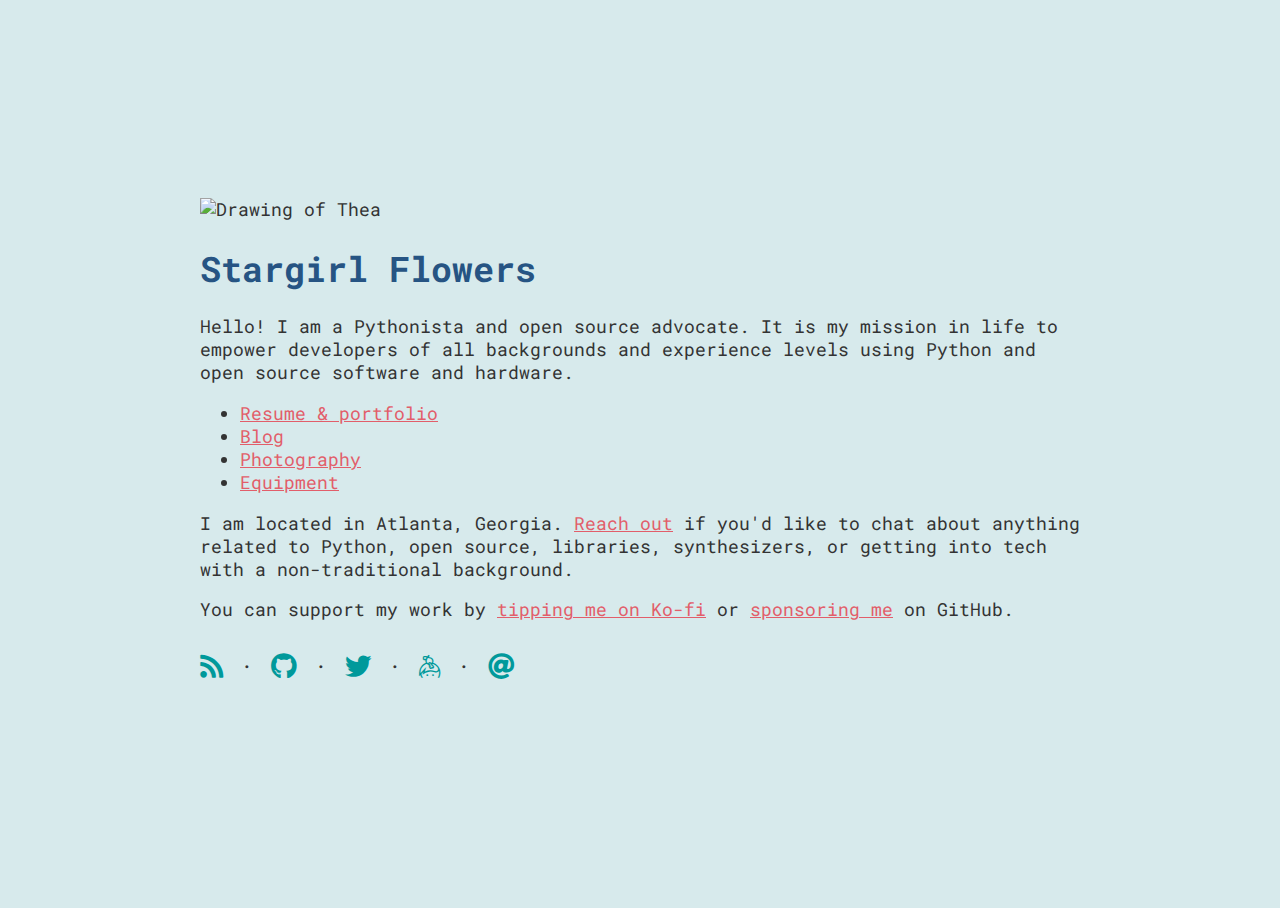
==== index.html @ 6e41c4b9 "Add ko-fi and github sponsors link" ====
<!DOCTYPE html>
<html lang="en"><!--

How far down the rabbit hole will you go?

                    .,,.    ..
                  z$$$$$b c$$$L
               ,,$$$$$$$F,,"?$$                .,,,
          ,c" z$$$$$$$$",$$$c`F .          ,c$$$$,.
         ,$" d$$$$$$P",d$$$$$b'F3$ccc,,cc$$$$$$$$$$$c
        4$F 4$$$PF",c$$$?$$$$" $c$$$$$$$$$$$$$$$$$$$".
        $PL 4$$zc$'$$PLd$$$$$P 3$$$$$$$$$$$$$$$$$$$$$$F
        $ L '$$$$P,$$$"" d$$ : ?$$$$$$$$$$$$$$$$$$$$$P
         J$L d$P",$$$L,-,$$$b;h $$$$$$$$$$$$$$$$$$$P",c
         ?$$.$ '$$$$$$$$$$$$c;F $$$$$$$$$$$$$$$$?5,c$$$
         `$$'."?,"L$$$$$$$$ :/,d$$$$$L"$$$$$$$$$$$$$$$"
          "$b"$cc,"$$$$$$$$cr,$$$$$$$?b,"?$$$$$$$$$$P"
            "?$$$$c`$$$bK""=d$$P??",r= ??$c,."""",,
 `L c ,         F?$-"$$F <!'; nnMM",;<!!; ?$$$$$P"
 k`b$,F          "";;" <!!' ,MMMM";!!!!' - $$P"
  3$Fb$    =nnnnd>`',;!!>',nMMMM ;!!!!><$$c,
   "$ $   <>"MMMMMn'''' ,nMMMM  <!!!!! d$$$$$c,
    $c"    `-,`TC)MMMMMMMMMMMM >`!!!!!;,"?$$$$$bc
   ,$$    ,cb,`<, )MMMMMMMMMMM !;,````     ""C3$$$,
   $$$F ,c$$$$P'<> )L.,cc,,"TMe`!!!!!!   ,c$$$$$$$$P
  <$$$$ $$$$F  ``   b,`C77?9hcc,,,,,ccd$$$$$$PF""
  3$$$$ $$P"        `4n,"""""""""""??""".,,,       .,,xn,,.
  4$$$$cP"            `"4MMMMMMMP",==~",;;,.  -=MMMMMMMMMMM=
   $$P"                    ""_r='".df:!!!!!!!!!;, """"~=<
   `                      ,xP" xMMMMM <!!!!!!!!!!!>
                     _,eM"",dfJMMMMMMM.`!!!!!!!!!!!!;
                  ,nMMP",dMMMLMMMMMMMMMe`!!!!!!!!!!!!>
              ,eMMMMP",MMMMMMMMMMMMMMMMMe`!!!!!!!!!!!!>
            eMMMMMM",dMMMMMMMMMMMMMMMMMMMr`!!!!!!!!!!!!
         ,dMMMMMMP',MMMMMMMMMMMMMMMMMMMMMM !!!!!!!!!!!!!
       ,dMMMMMMMP dMMMMMMMMMMMMMMMMMMMMMMM !!!!!!!!!!!!!
     ,MMMMMMMMM" dMMMMMMMMMMMMMMMMMMMMMMMM !!!!!!!!!!!>!
   eMMMMMMMMMMP MMMMMMMMMMMMMMMMMMMMMMMMMP !!!!!!!!!!!;!
 eMMMMMMMMMMMM dMMMMMMMMMMMMMMMMMMMMMMMMM ;!!!!!!!!!' !'
"4MMMMMMMMMMM'uMMMMMMMMMMMMMMMMMMMMMMMMM> !!!!!!!!!',!!
;!> ;,"MMMMM>;MMMMMMMMMMMMMMMMMMMMMMMMMM <!!!!!!!' ,!!'
!! <!!>,"4MM ,c ;;;;,.""TMMMMMMMMMMMMMM>;!!!!!!' ,!!',
! <!!!!!!:." " <!!!!!!!!!:.""4MMMMMMMMM !!!!!! ,!!! ;!!,           . 4,
 <!!!!!!!!!!! <!!!!!!!!!!!!!!:..""""TT";!!!! ,<!!!  !!!!>     .,zc$$$c",
;!!!!!!!!!!!';!!!!!!!!!!!!!!!!!!!!!!!!:!!! ,!!!!! ;>'!!!!!>"$$$$$P???L ",
!!!!!!!!!!!! !!!!!!!!!!!!!!!!!!!!!!!!!!'',!!!!!! ;!!> <!!!!>"$$"      ?P`b
!!!!!!!!!!! ,`'''!!!!!!!!!!!!!!!!!!!!',<!!!!!!!> !!!!> !!!!! ?         -$E
!!!!!!!!!!! <<',;;,``<!!!!!!!!!!!!!(;!!!!!!!!!!  !!!!! `!!!!!
`<!!!!!!!!!!> '``!!!>;`'!!!!!!!!!!!!!!!!!!!!!!!  !!!!!>'''`
   ``'''''!! `'dc,,zcc`;,``'!!!!!!!!!!!!!!!!!!!> !!!!!'
              ,$$$$$$$b`<!>;, ``''!!!!!!!!!!!!!> ```
             ,$$$$$$$$$F   ````       ```````
            ,$$$$$$$$"
            $$$$$$P"
          ,$$$$$P"
         ,$$$$"
"$c-, , '$$$F
 "$$c?,%,4$F
  `?$c"c'4"
     4c`b
       "

But seriously, this site is just a simple template. If you're really interested in my work contact me (me@thea.codes).
-->
<head><meta http-equiv="Content-Type" content="text/html; charset=UTF-8">

    <meta http-equiv="X-UA-Compatible" content="IE=edge">
    <meta name="viewport" content="width=device-width, initial-scale=1">
    <meta name="description" content="">
    <meta name="author" content="">
    <link rel="shortcut icon" href="https://thea.codes/favicon.ico">

    <title>Thea "Stargirl" Flowers | Pythonista</title>

    <!-- Bootstrap core CSS -->
    <link href="./static/bootstrap.min.css" rel="stylesheet">

    <!-- Custom styles for this template -->
    <link href="./static/style.css" rel="stylesheet">
  </head>

  <body style="">
    <div class="site-wrapper">
      <div class="site-wrapper-inner">
        <div class="cover-container">
          <div class="inner cover">

            <div class="row">
              <div class="col-md-4">
                <img src="./static/me.png" alt="Drawing of Thea" title="Avatar of me created by Andrea Caprotti" class="img-me img-fluid">
              </div>
              <div class="col">
                <h1 class="cover-heading">Stargirl Flowers</h1>
                <p>
                  Hello! I am a Pythonista and open source advocate. It is my mission in life to empower developers of all backgrounds and experience levels using Python and open source software and hardware.
                </p>
                <ul>
                  <li><a href="/stuff.html">Resume & portfolio</a></li>
                  <li><a href="https://blog.thea.codes">Blog</a></li>
                  <li><a href="https://photos.thea.codes">Photography</a></li>
                  <li><a href="/tools.html">Equipment</a></li>
                </ul>
                <p>
                  I am located in Atlanta, Georgia. <a href="mailto:me@thea.codes">Reach out</a> if you'd like to chat about anything related to Python, open source, libraries, synthesizers, or getting into tech with a non-traditional background.
                </p>
                <p>You can support my work by <a href="https://ko-fi.com/theacodes" target="_blank" rel="noopener">tipping me on Ko-fi</a> or <a href="https://github.com/sponsors/theacodes" target="_blank" rel="noopener">sponsoring me</a> on GitHub.</p>
                <p class="footer links">
                  <a href="https://blog.thea.codes" title="Blog"><i class="fas fa-rss" aria-hidden="true"></i></a> ·
                  <a href="https://github.com/theacodes" rel="noopener" title="GitHub"><i class="fab fa-github" aria-hidden="true"></i></a> ·
                  <a href="https://twitter.com/theavalkyrie" rel="noopener" title="Twitter"><i class="fab fa-twitter" aria-hidden="true"></i></a> ·
                  <a href="https://keybase.io/theacodes" rel="noopener" title="Keybase"><i class="fab fa-keybase" aria-hidden="true"></i></a> ·
                  <a href="mailto:me@thea.codes" title="Email"><i class="fas fa-at" aria-hidden="true"></i></a>
                </p>
              </div>
            </div>
          </div>

        </div>
      </div>
    </div>

    <!-- microdata for google -->
    <div itemscope="" itemtype="http://data-vocabulary.org/Person" class="hidden">
      <span itemprop="name">Alethea Katherine "Stargirl" Flowers</span>
      <span itemprop="nickname">Thea "Stargirl" Flowers</span>
      <a href="http://thea.codes/" itemprop="url">thea.codes</a>
      <span itemprop="address" itemscope="" itemtype="http://data-vocabulary.org/Address">
        <span itemprop="locality">Atlanta</span>,
        <span itemprop="region">GA</span>
      </span>
      <span itemprop="title">Developer Relations</span>
      <span itemprop="affiliation">Google</span>.
    </div>

    <!-- webfonts -->
    <link href="https://fonts.googleapis.com/css?family=Roboto+Mono" rel="stylesheet">
    <link href="./static/fontawesome/css/fontawesome-all.min.css" rel="stylesheet">

    <!-- Google Analytics -->
    <script async="" src="https://www.google-analytics.com/analytics.js"></script>
    <script>
      (function(i,s,o,g,r,a,m){i['GoogleAnalyticsObject']=r;i[r]=i[r]||function(){
      (i[r].q=i[r].q||[]).push(arguments)},i[r].l=1*new Date();a=s.createElement(o),
      m=s.getElementsByTagName(o)[0];a.async=1;a.src=g;m.parentNode.insertBefore(a,m)
      })(window,document,'script','//www.google-analytics.com/analytics.js','ga');

      ga('create', 'UA-47725506-1', 'thea.codes');
      ga('send', 'pageview');

    </script>


</body></html>
---- static/style.css ----
/*
 * Globals
 */

/* Links */
a,
a:focus,
a:hover {
  color: #e25e6a;
}

a:hover {
  color: #41b990;
  text-decoration: none;
}

.hidden {
  display: none;
}

/*
 * Base structure
 */

html,
body {
  height: 100%;
  background: #d7eaec;
  font-family: 'Roboto Mono', monospace;
}
body {
  color: #333;
  text-align: left;
  font-size: 110%;
}

/* Extra markup and styles for table-esque vertical and horizontal centering */
.site-wrapper {
  display: table;
  width: 100%;
  height: 100%; /* For at least Firefox */
  min-height: 100%;
}
.site-wrapper-inner {
  display: table-cell;
  vertical-align: top;
}
.cover-container {
  margin-left: auto;
  margin-right: auto;
  margin-bottom: 2em;
}

/* Padding for spacing */
.inner {
  padding: 30px;
}

.inner small {
  color: #D1F6FF;
}

/*
 * Cover
 */

.cover {
  padding: 0 20px;
}

/*
 * Add some style, sven says.
 */

.img-me {
  width: auto;
}

h1 {
  color: #265483;
}

code {
  font-size: 100%;
  color: #c35b7d;
}

.links {
  font-size: 150%;
}


.links a,
.links a:focus {
  color: #00999b;
}

.links a:hover {
  color: #e25e6a;
  text-decoration: none;
}


/*
 * Affix and center
 */

@media (min-width: 768px) {
  /* Start the vertical centering */
  .site-wrapper-inner {
    vertical-align: middle;
  }
  /* Handle the widths */
  .cover-container {
    width: 100%; /* Must be percentage or pixels for horizontal alignment */
  }
}

@media (min-width: 992px) {
  .cover-container {
    width: 920px;
  }
}


@media(max-width: 768px) {
  h1, p {
    text-align: center;
  }
  .links {
    margin-top: 2em;
    font-size: 1.5em;
    text-align: center;
  }
}

/* Stuff page */
body.stuff h1 {
  margin-top: 10rem;
}

body.stuff h2 {
  margin-top: 5rem;
  color: #8768bb;
  font-size: 1.6rem;
}

body.stuff dl {
  margin-top: 3rem;
}

body.stuff dl p {
  margin-bottom: 1rem;
}

body.stuff dd {
  margin-bottom: 2rem;
}

body.stuff dt {
  font-family: 'Roboto Mono', monospace;
}

body.stuff a.calltoaction,  body.stuff a.calltoaction:focus {
  color: #41b990;
  display: block;
}

body.stuff a.calltoaction:hover {
  color: #63c8f6;
  text-decoration: none;
}

@media (max-width: 768px) {
  h1, p {
    text-align: left;
  }
}
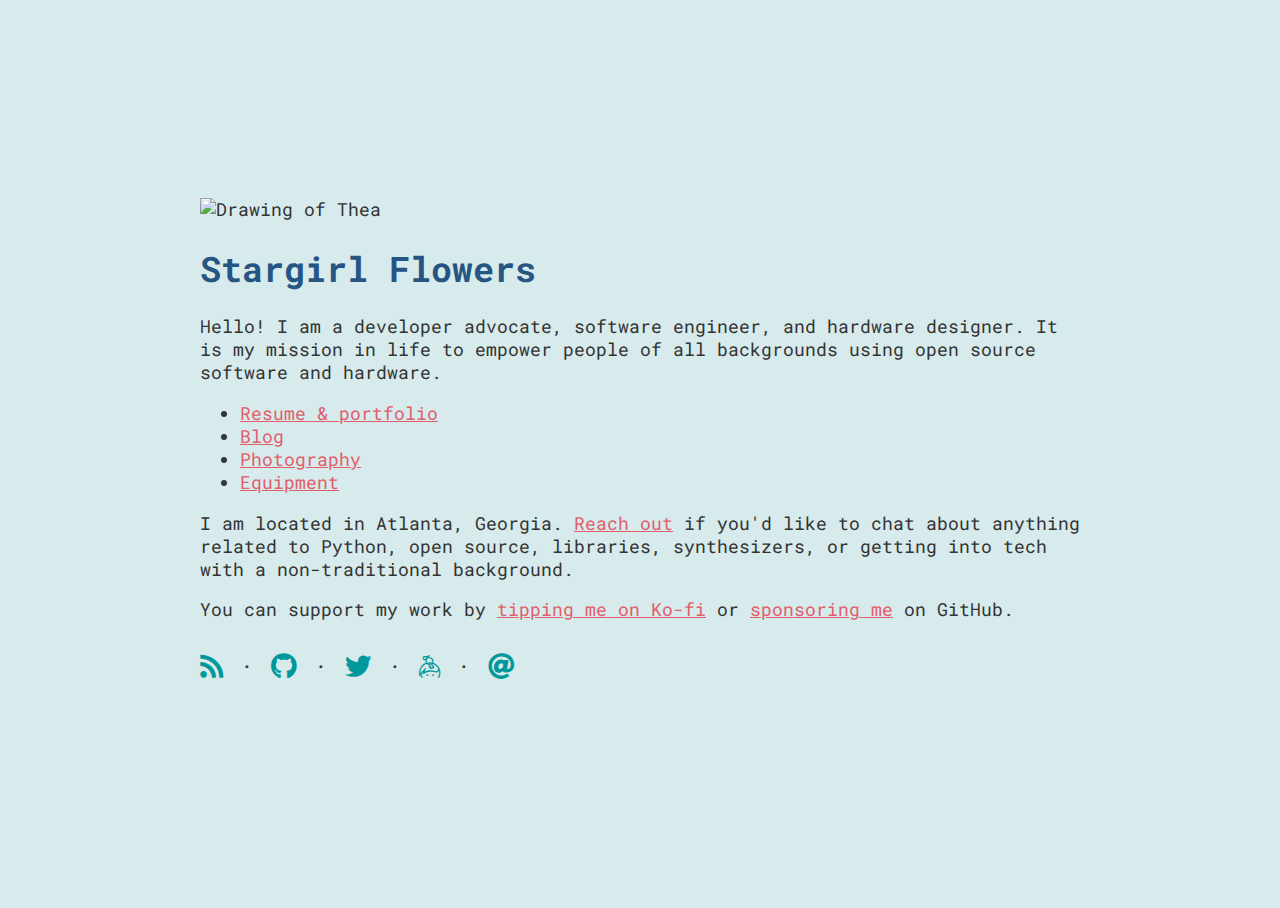
==== commit e655c2d1: "refresh my resume/portfolio for now particular reason at all" ====
--- a/index.html
+++ b/index.html
@@ -70,7 +70,7 @@
     <meta name="author" content="">
     <link rel="shortcut icon" href="https://thea.codes/favicon.ico">
 
-    <title>Thea "Stargirl" Flowers | Pythonista</title>
+    <title>Thea "Stargirl" Flowers | Open source advocate</title>
 
     <!-- Bootstrap core CSS -->
     <link href="./static/bootstrap.min.css" rel="stylesheet">
@@ -92,7 +92,7 @@
               <div class="col">
                 <h1 class="cover-heading">Stargirl Flowers</h1>
                 <p>
-                  Hello! I am a Pythonista and open source advocate. It is my mission in life to empower developers of all backgrounds and experience levels using Python and open source software and hardware.
+                  Hello! I am a developer advocate, software engineer, and hardware designer. It is my mission in life to empower people of all backgrounds using open source software and hardware.
                 </p>
                 <ul>
                   <li><a href="/stuff.html">Resume & portfolio</a></li>
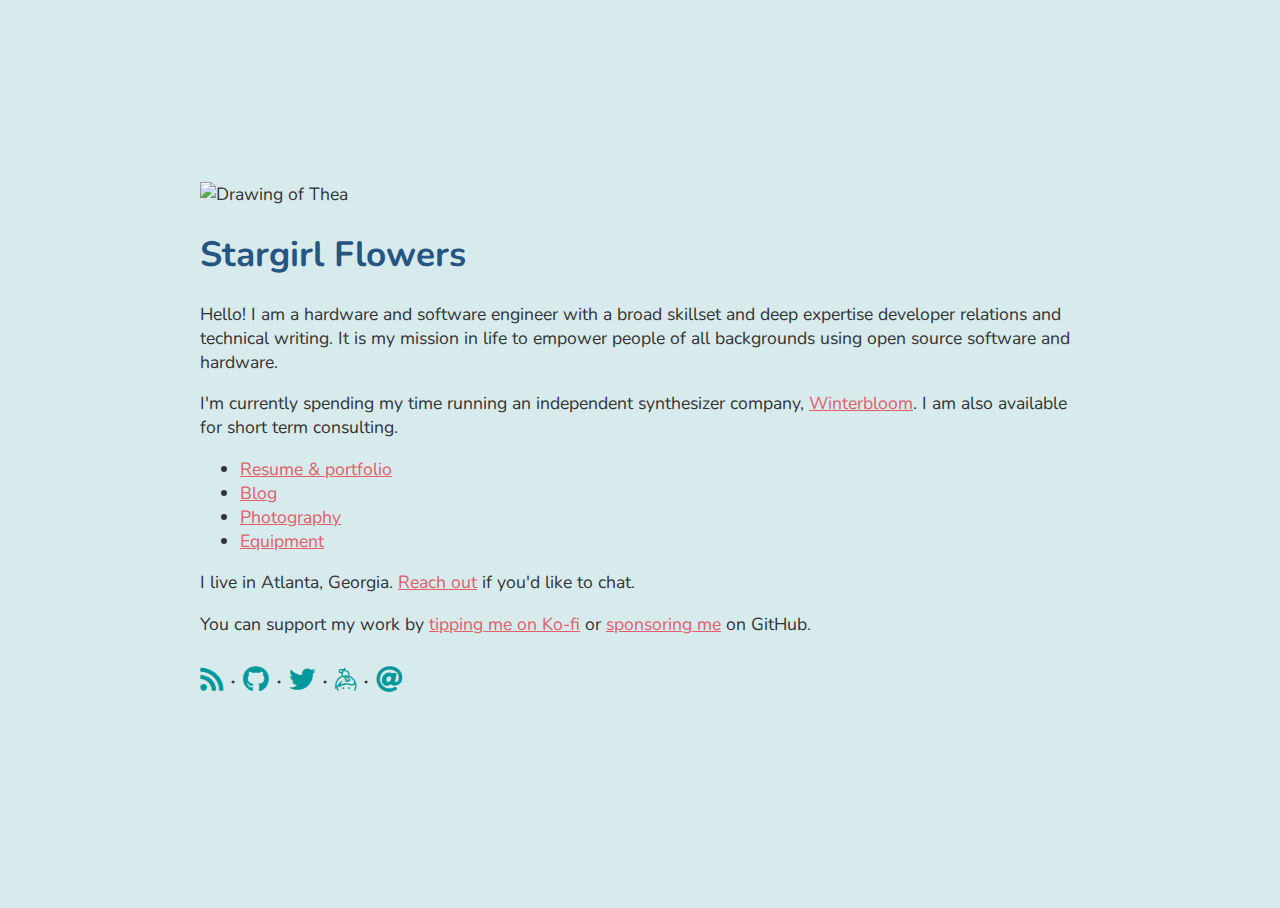
==== commit 412a361a: "Change fonts, change some wording" ====
--- a/index.html
+++ b/index.html
@@ -92,8 +92,9 @@
               <div class="col">
                 <h1 class="cover-heading">Stargirl Flowers</h1>
                 <p>
-                  Hello! I am a developer advocate, software engineer, and hardware designer. It is my mission in life to empower people of all backgrounds using open source software and hardware.
+                  Hello! I am a hardware and software engineer with a broad skillset and deep expertise developer relations and technical writing. It is my mission in life to empower people of all backgrounds using open source software and hardware.
                 </p>
+                <p>I'm currently spending my time running an independent synthesizer company, <a href="https://winterbloom.com">Winterbloom</a>. I am also available for short term consulting.</p>
                 <ul>
                   <li><a href="/stuff.html">Resume & portfolio</a></li>
                   <li><a href="https://blog.thea.codes">Blog</a></li>
@@ -101,7 +102,7 @@
                   <li><a href="/tools.html">Equipment</a></li>
                 </ul>
                 <p>
-                  I am located in Atlanta, Georgia. <a href="mailto:me@thea.codes">Reach out</a> if you'd like to chat about anything related to Python, open source, libraries, synthesizers, or getting into tech with a non-traditional background.
+                  I live in Atlanta, Georgia. <a href="mailto:me@thea.codes">Reach out</a> if you'd like to chat.
                 </p>
                 <p>You can support my work by <a href="https://ko-fi.com/theacodes" target="_blank" rel="noopener">tipping me on Ko-fi</a> or <a href="https://github.com/sponsors/theacodes" target="_blank" rel="noopener">sponsoring me</a> on GitHub.</p>
                 <p class="footer links">
@@ -133,7 +134,6 @@
     </div>
 
     <!-- webfonts -->
-    <link href="https://fonts.googleapis.com/css?family=Roboto+Mono" rel="stylesheet">
     <link href="./static/fontawesome/css/fontawesome-all.min.css" rel="stylesheet">
 
     <!-- Google Analytics -->
--- a/static/style.css
+++ b/static/style.css
@@ -1,6 +1,8 @@
 /*
  * Globals
  */
+
+@import url('https://fonts.googleapis.com/css2?family=Nunito&display=swap');
 
 /* Links */
 a,
@@ -26,7 +28,7 @@
 body {
   height: 100%;
   background: #d7eaec;
-  font-family: 'Roboto Mono', monospace;
+  font-family: 'Nunito', sans-serif;
 }
 body {
   color: #333;
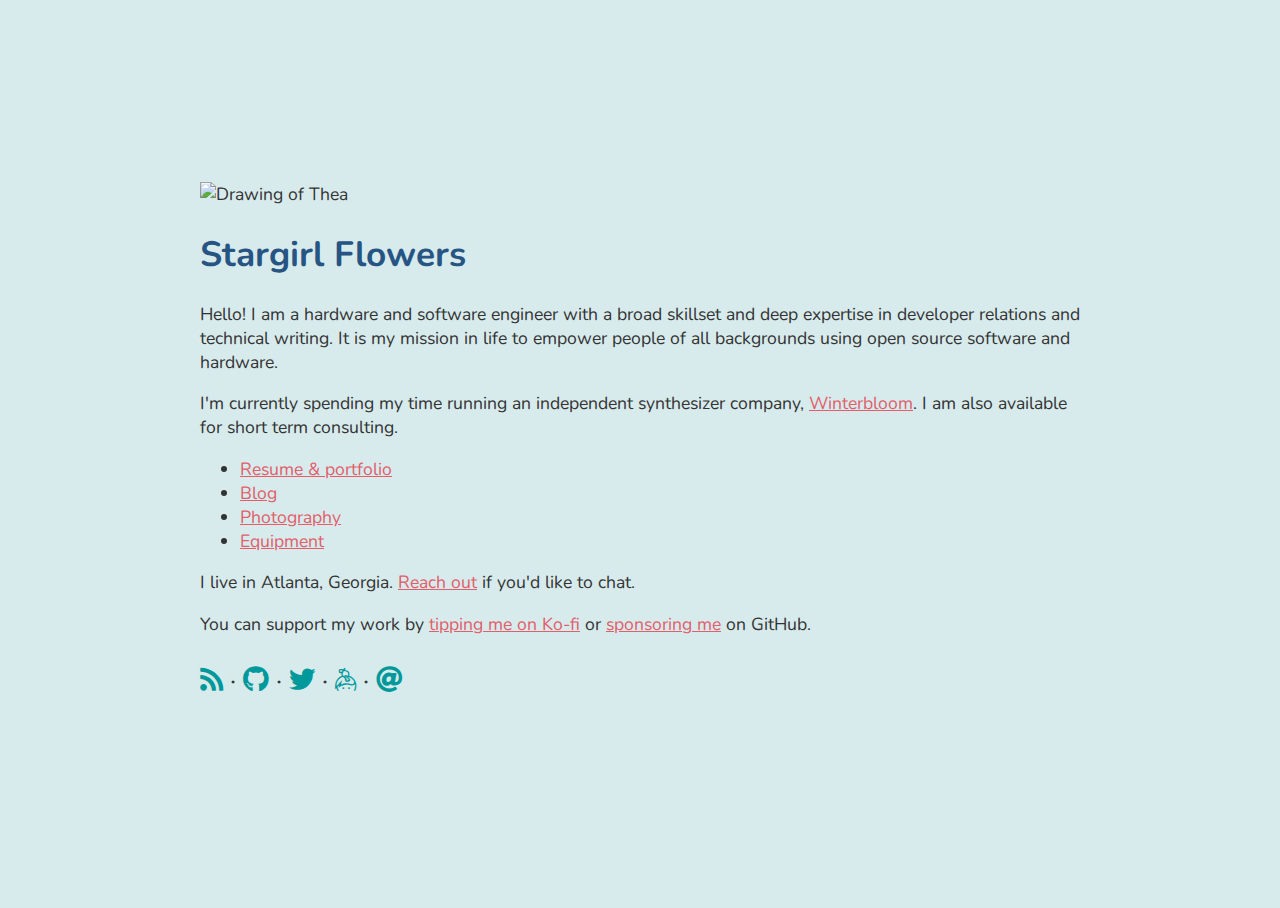
==== commit 4a027505: "Fix typo" ====
--- a/index.html
+++ b/index.html
@@ -92,7 +92,7 @@
               <div class="col">
                 <h1 class="cover-heading">Stargirl Flowers</h1>
                 <p>
-                  Hello! I am a hardware and software engineer with a broad skillset and deep expertise developer relations and technical writing. It is my mission in life to empower people of all backgrounds using open source software and hardware.
+                  Hello! I am a hardware and software engineer with a broad skillset and deep expertise in developer relations and technical writing. It is my mission in life to empower people of all backgrounds using open source software and hardware.
                 </p>
                 <p>I'm currently spending my time running an independent synthesizer company, <a href="https://winterbloom.com">Winterbloom</a>. I am also available for short term consulting.</p>
                 <ul>
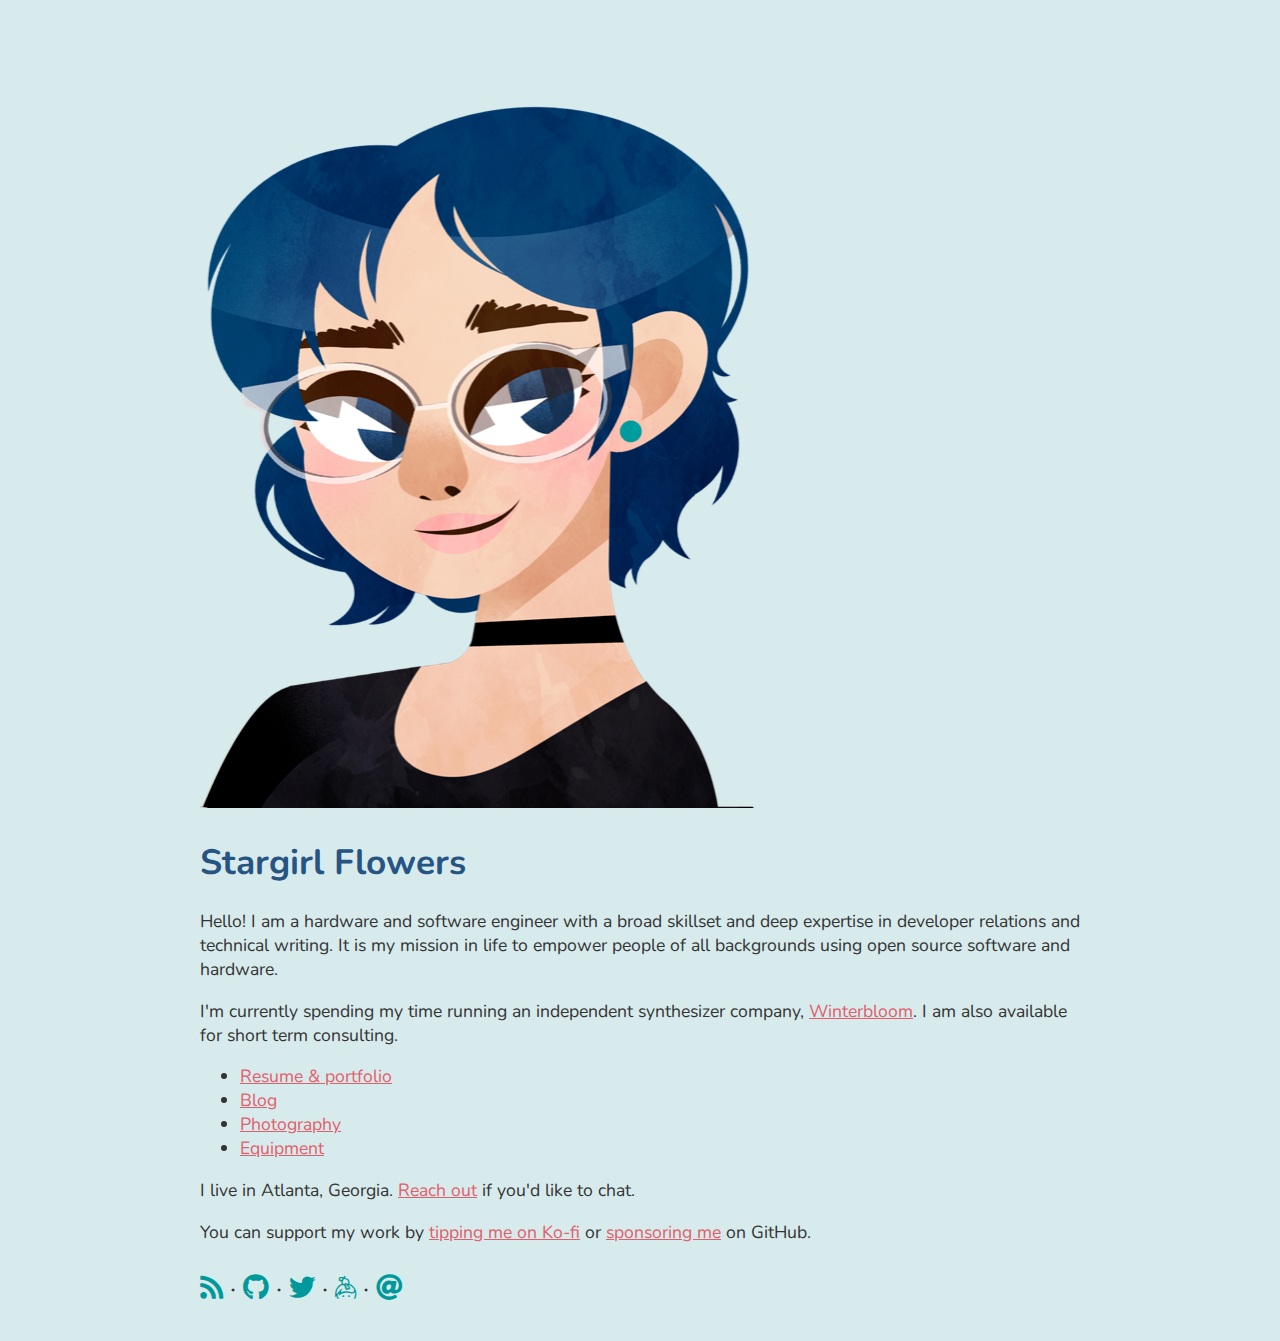
==== commit 1a97e879: "shrinkify profile image" ====
--- a/index.html
+++ b/index.html
@@ -87,7 +87,7 @@
 
             <div class="row">
               <div class="col-md-4">
-                <img src="./static/me.png" alt="Drawing of Thea" title="Avatar of me created by Andrea Caprotti" class="img-me img-fluid">
+                <img src="./static/me-smol.png" alt="Drawing of Thea" title="Avatar of me created by Andrea Caprotti" class="img-me img-fluid">
               </div>
               <div class="col">
                 <h1 class="cover-heading">Stargirl Flowers</h1>
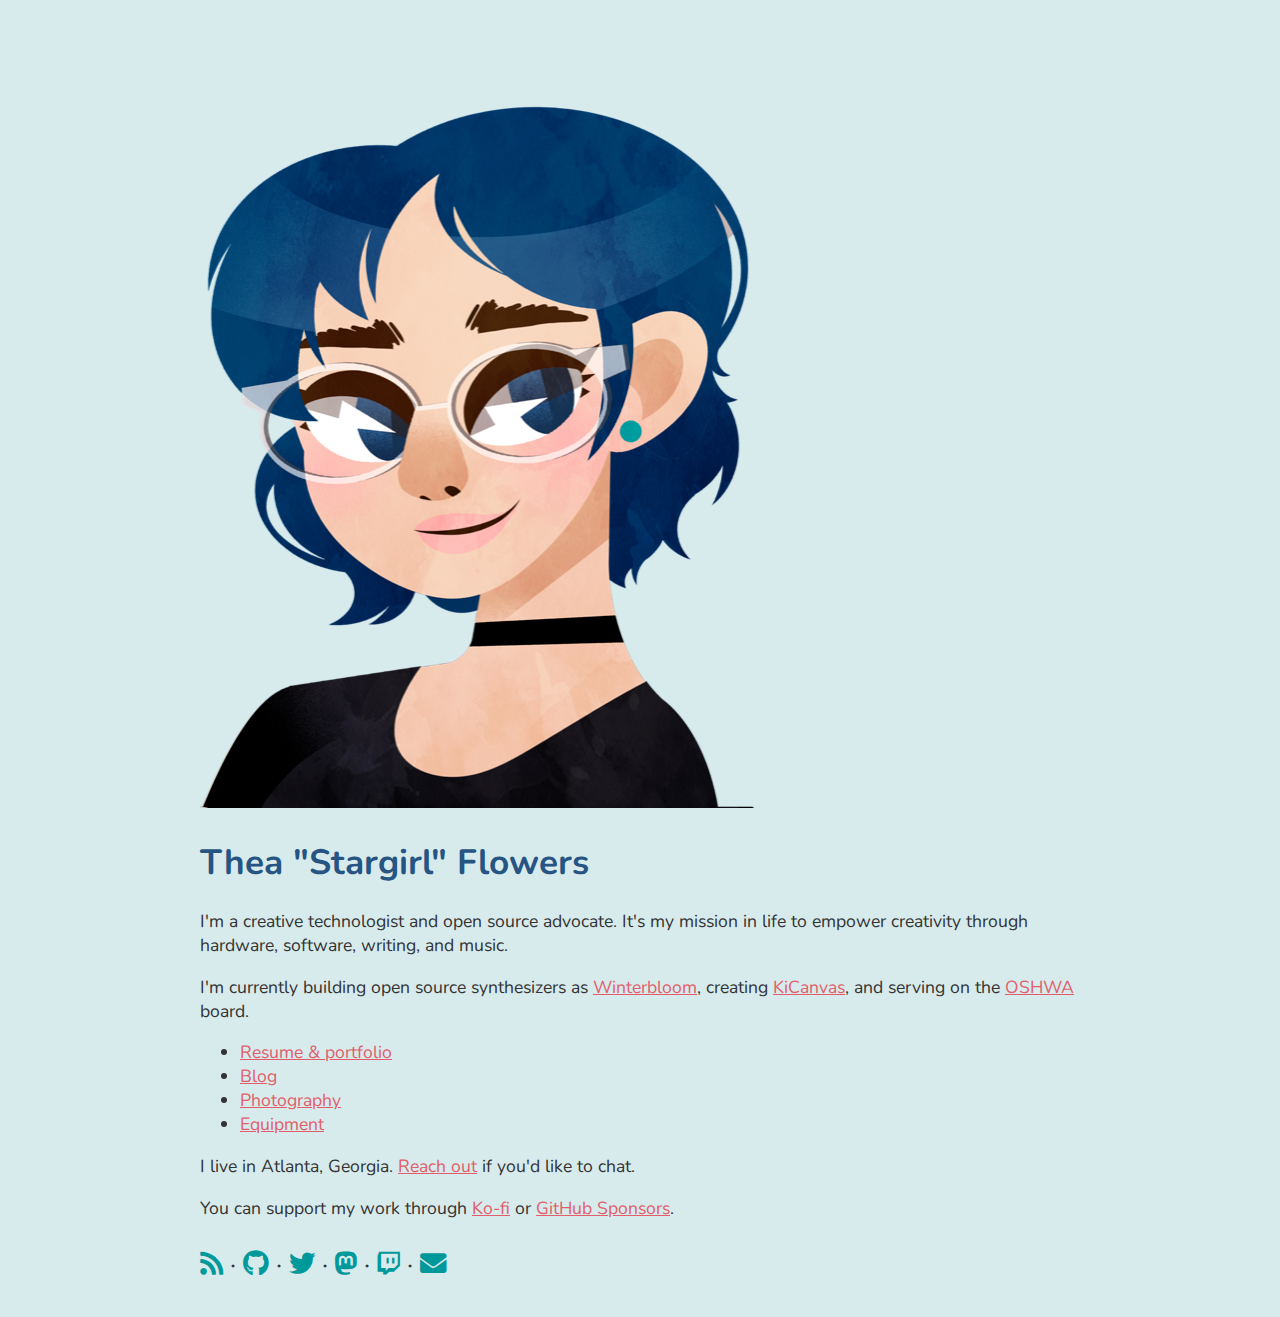
==== commit a00e3446: "Update resume & portfolio" ====
--- a/index.html
+++ b/index.html
@@ -70,7 +70,7 @@
     <meta name="author" content="">
     <link rel="shortcut icon" href="https://thea.codes/favicon.ico">
 
-    <title>Thea "Stargirl" Flowers | Open source advocate</title>
+    <title>Thea "Stargirl" Flowers | Creative technologist & open source advocate</title>
 
     <!-- Bootstrap core CSS -->
     <link href="./static/bootstrap.min.css" rel="stylesheet">
@@ -90,11 +90,11 @@
                 <img src="./static/me-smol.png" alt="Drawing of Thea" title="Avatar of me created by Andrea Caprotti" class="img-me img-fluid">
               </div>
               <div class="col">
-                <h1 class="cover-heading">Stargirl Flowers</h1>
+                <h1 class="cover-heading">Thea "Stargirl" Flowers</h1>
                 <p>
-                  Hello! I am a hardware and software engineer with a broad skillset and deep expertise in developer relations and technical writing. It is my mission in life to empower people of all backgrounds using open source software and hardware.
-                </p>
-                <p>I'm currently spending my time running an independent synthesizer company, <a href="https://winterbloom.com">Winterbloom</a>. I am also available for short term consulting.</p>
+                  I'm a creative technologist and open source advocate. It's my mission in life to empower creativity through hardware, software, writing, and music.</p>
+                <p></p>
+                <p>I'm currently building open source synthesizers as <a href="https://winterbloom.com" target="_blank">Winterbloom</a>, creating <a href="https://kicanvas.org" target="_blank">KiCanvas</a>, and serving on the <a href="https://oshwa.org" target="_blank">OSHWA</a> board.</p>
                 <ul>
                   <li><a href="/stuff.html">Resume & portfolio</a></li>
                   <li><a href="https://blog.thea.codes">Blog</a></li>
@@ -104,13 +104,14 @@
                 <p>
                   I live in Atlanta, Georgia. <a href="mailto:me@thea.codes">Reach out</a> if you'd like to chat.
                 </p>
-                <p>You can support my work by <a href="https://ko-fi.com/theacodes" target="_blank" rel="noopener">tipping me on Ko-fi</a> or <a href="https://github.com/sponsors/theacodes" target="_blank" rel="noopener">sponsoring me</a> on GitHub.</p>
+                <p>You can support my work through <a href="https://ko-fi.com/theacodes" target="_blank" rel="noopener">Ko-fi</a> or <a href="https://github.com/sponsors/theacodes" target="_blank" rel="noopener">GitHub Sponsors</a>.</p>
                 <p class="footer links">
                   <a href="https://blog.thea.codes" title="Blog"><i class="fas fa-rss" aria-hidden="true"></i></a> ·
                   <a href="https://github.com/theacodes" rel="noopener" title="GitHub"><i class="fab fa-github" aria-hidden="true"></i></a> ·
                   <a href="https://twitter.com/theavalkyrie" rel="noopener" title="Twitter"><i class="fab fa-twitter" aria-hidden="true"></i></a> ·
-                  <a href="https://keybase.io/theacodes" rel="noopener" title="Keybase"><i class="fab fa-keybase" aria-hidden="true"></i></a> ·
-                  <a href="mailto:me@thea.codes" title="Email"><i class="fas fa-at" aria-hidden="true"></i></a>
+                  <a href="https://hachyderm.io/@stargirl" rel="noopener" title="Mastodon"><i class="fab fa-mastodon" aria-hidden="true"></i></a> ·
+                  <a href="https://twitch.tv/theacodes" rel="noopener" title="Twitch"><i class="fab fa-twitch" aria-hidden="true"></i></a> ·
+                  <a href="mailto:me@thea.codes" title="Email"><i class="fas fa-envelope" aria-hidden="true"></i></a>
                 </p>
               </div>
             </div>
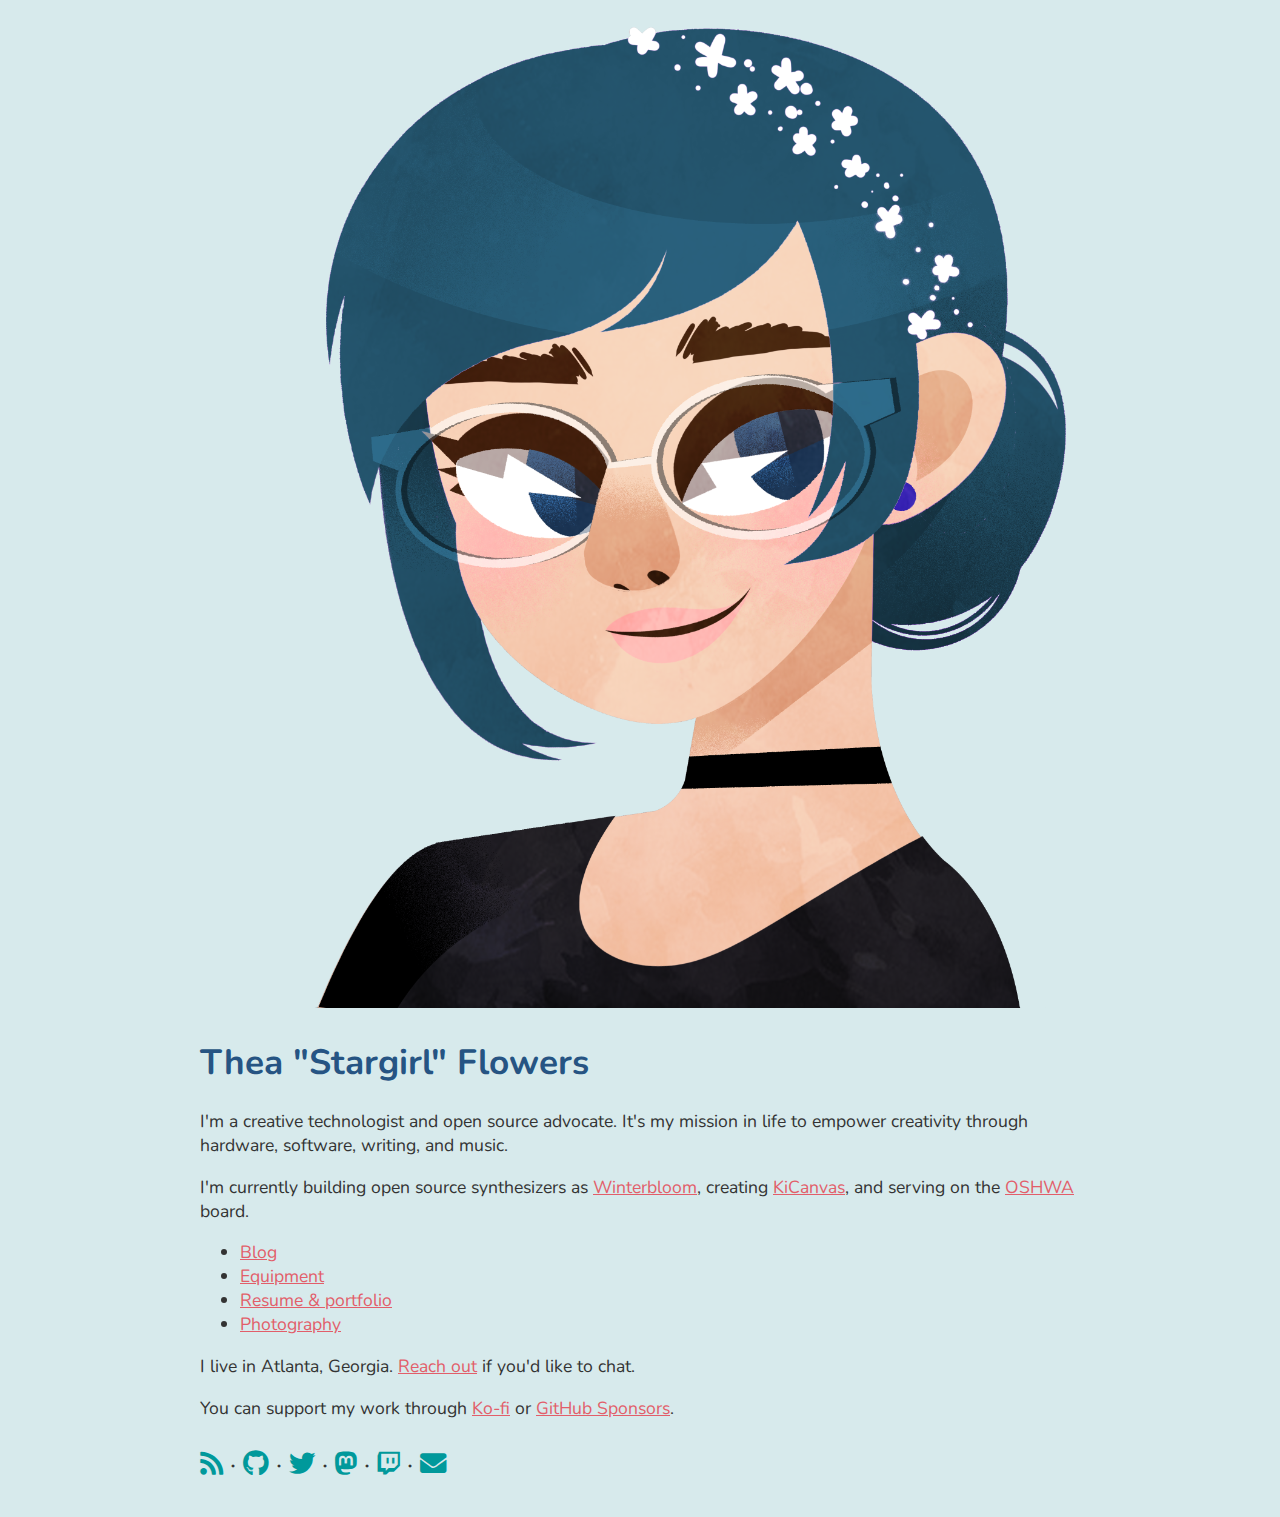
==== commit a137bb8f: "Update tools" ====
--- a/index.html
+++ b/index.html
@@ -96,10 +96,10 @@
                 <p></p>
                 <p>I'm currently building open source synthesizers as <a href="https://winterbloom.com" target="_blank">Winterbloom</a>, creating <a href="https://kicanvas.org" target="_blank">KiCanvas</a>, and serving on the <a href="https://oshwa.org" target="_blank">OSHWA</a> board.</p>
                 <ul>
+                  <li><a href="https://blog.thea.codes">Blog</a></li>
+                  <li><a href="/tools.html">Equipment</a></li>
                   <li><a href="/stuff.html">Resume & portfolio</a></li>
-                  <li><a href="https://blog.thea.codes">Blog</a></li>
                   <li><a href="https://photos.thea.codes">Photography</a></li>
-                  <li><a href="/tools.html">Equipment</a></li>
                 </ul>
                 <p>
                   I live in Atlanta, Georgia. <a href="mailto:me@thea.codes">Reach out</a> if you'd like to chat.
